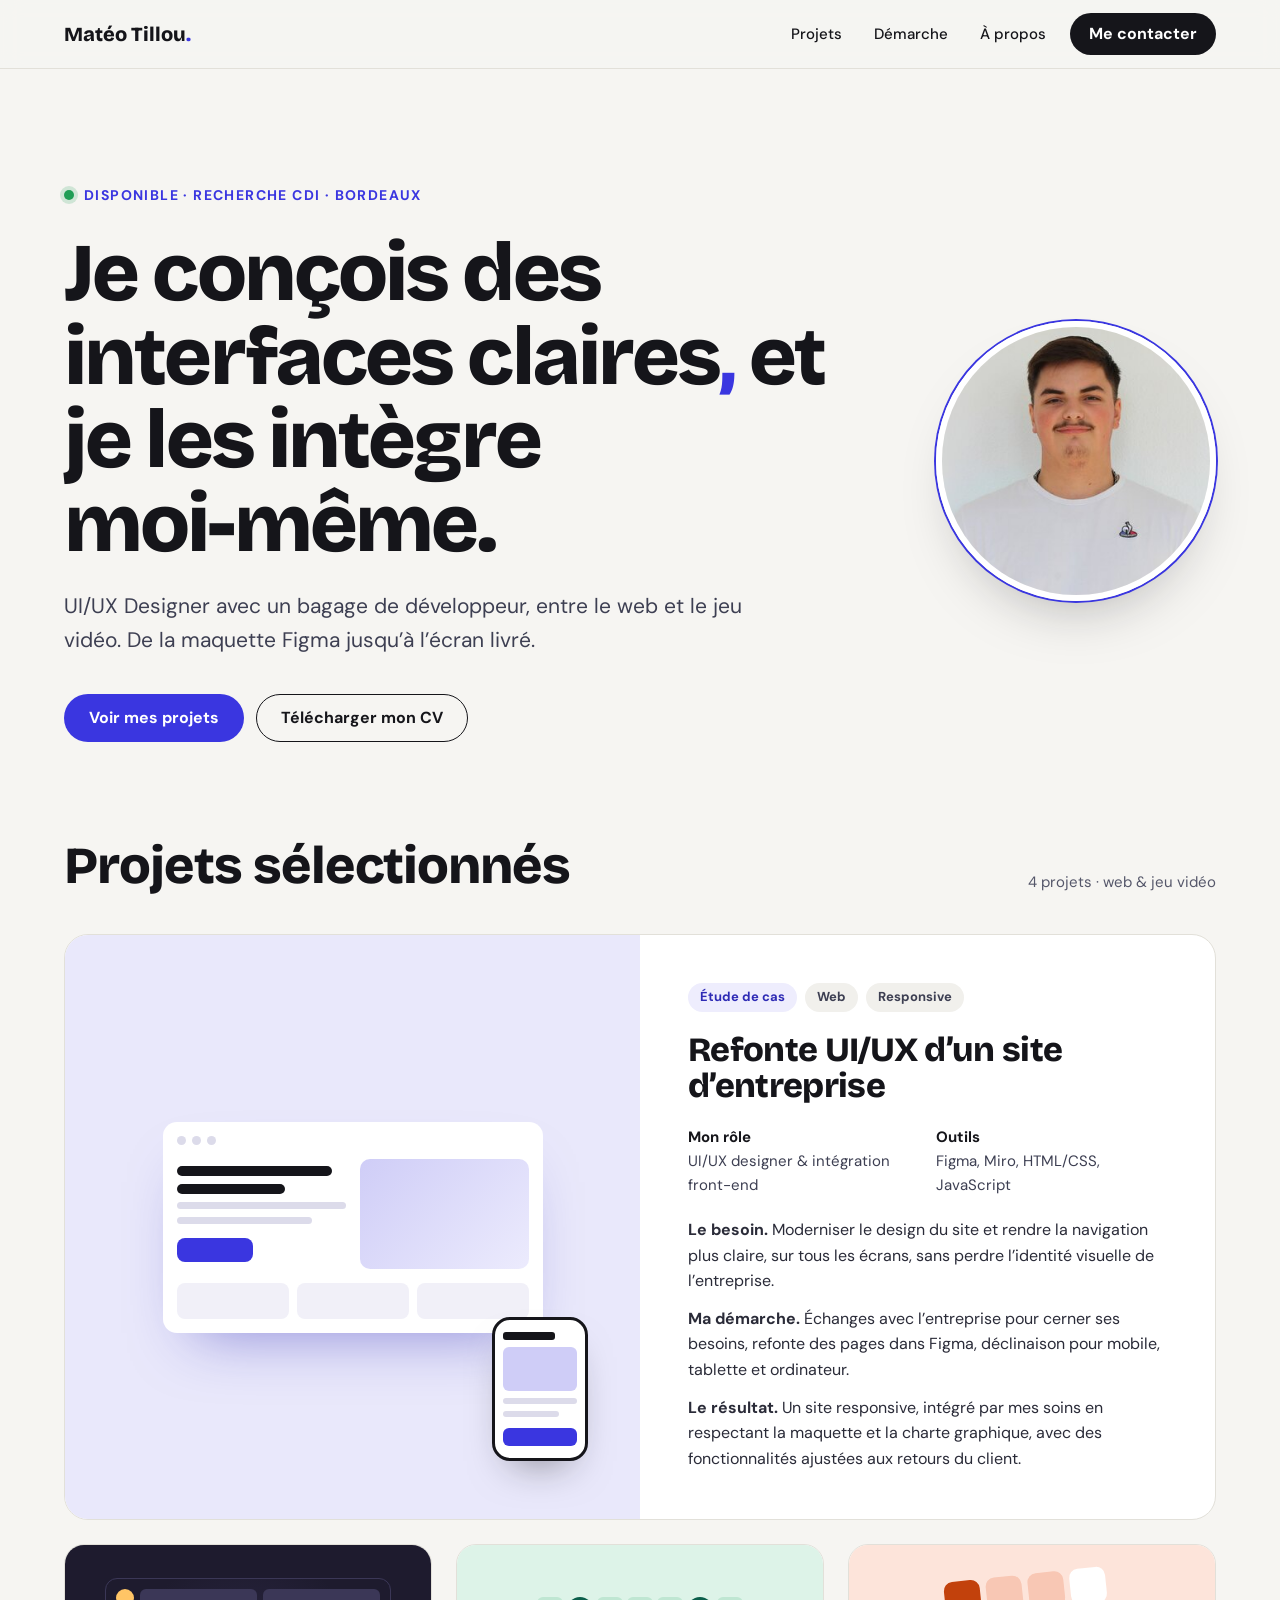
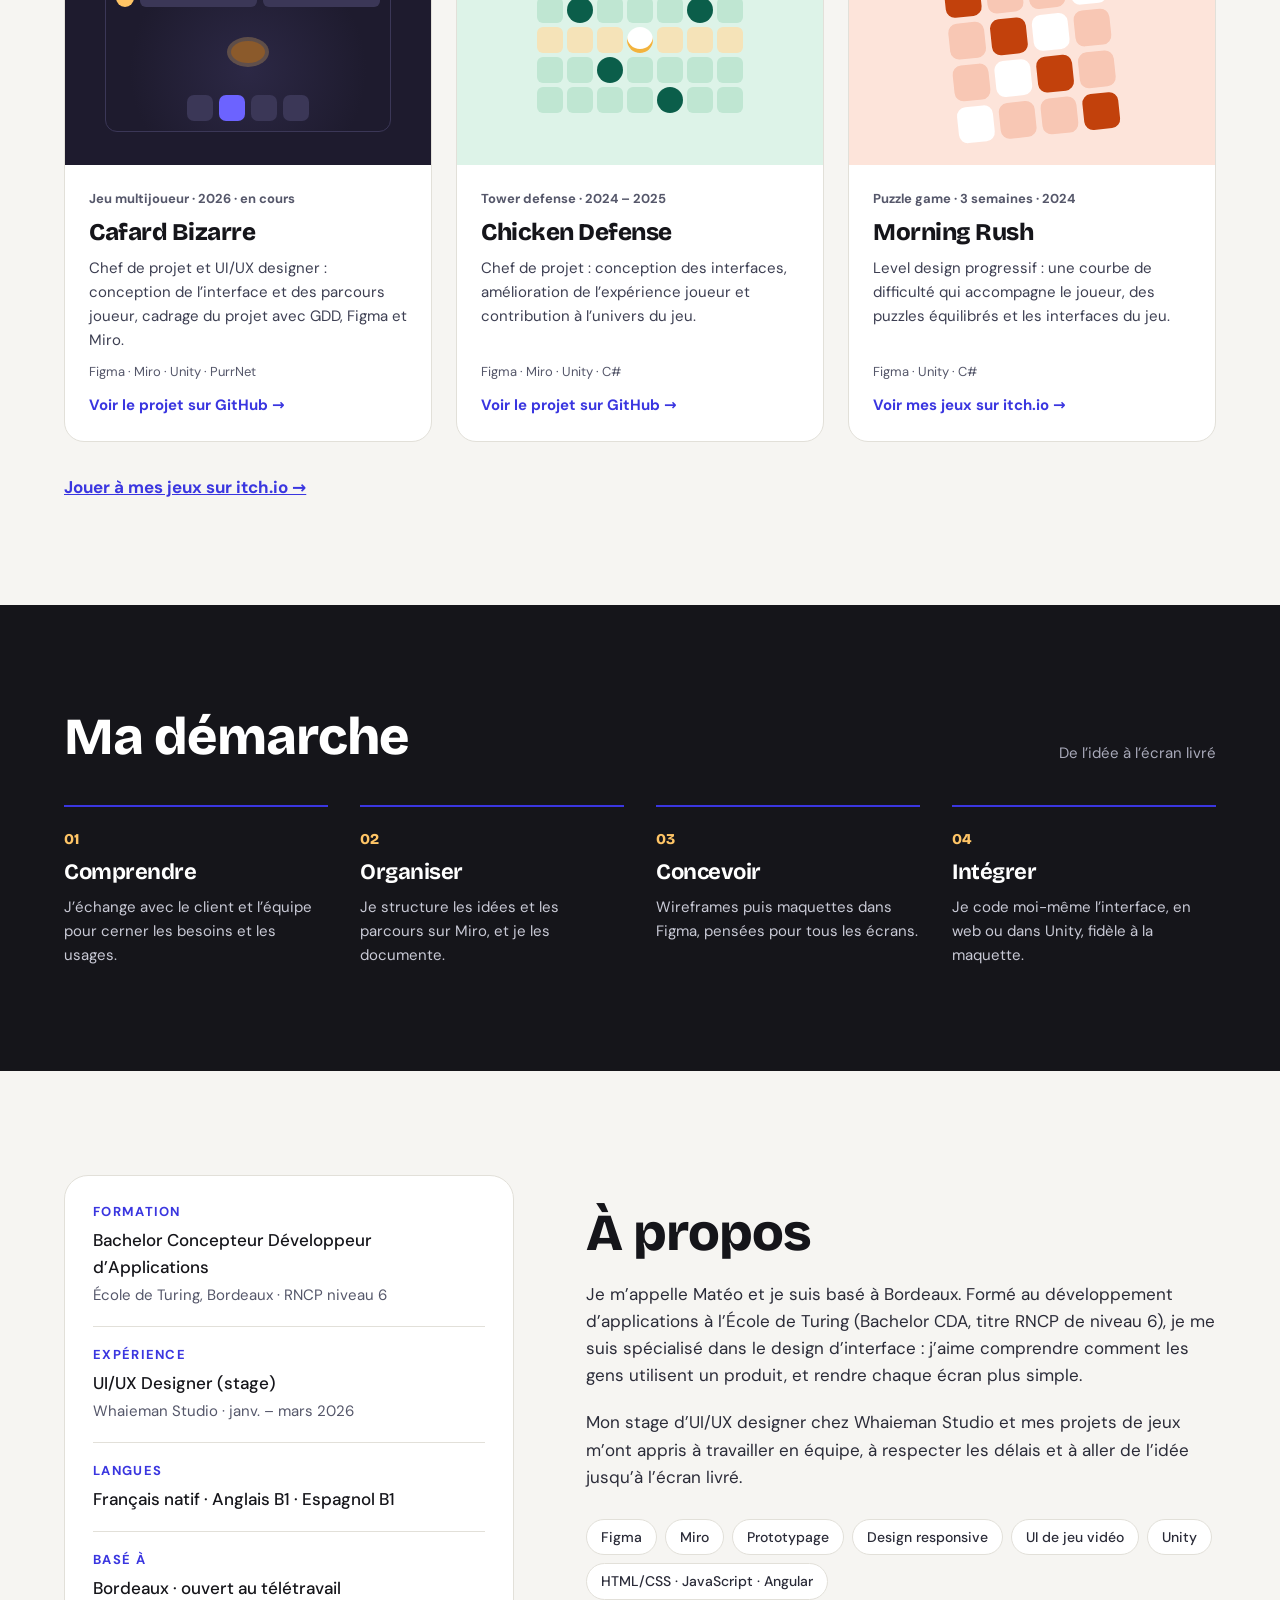
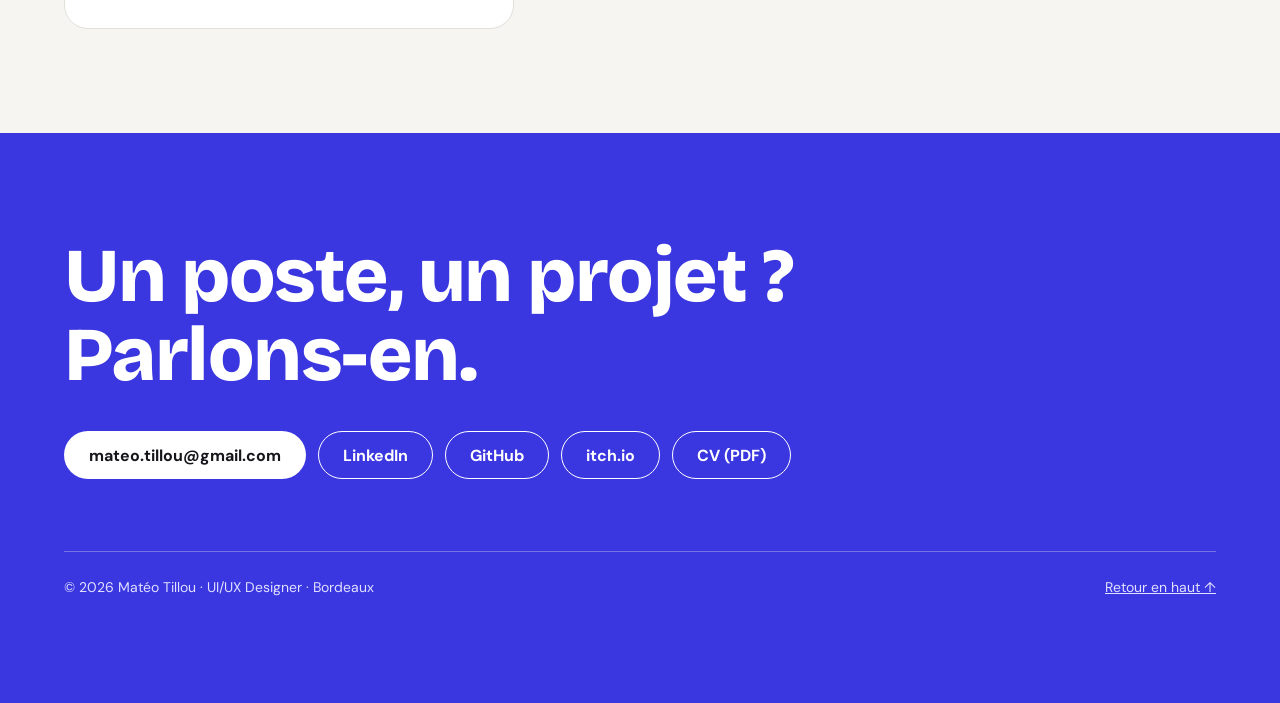
==== index.html @ 242381da "Mise en ligne du portfolio UI/UX Site statique une page : accroche, projets (étude de cas refonte we" ====
<!doctype html>
<html lang="fr">
<head>
  <meta charset="utf-8">
  <meta name="viewport" content="width=device-width, initial-scale=1">
  <title>Matéo Tillou — UI/UX Designer · Bordeaux</title>
  <meta name="description" content="Portfolio de Matéo Tillou, UI/UX Designer à Bordeaux. Je conçois des interfaces claires dans Figma, et je les intègre moi-même, sur le web comme dans Unity.">
  <meta name="author" content="Matéo Tillou">
  <meta name="theme-color" content="#3A36E0">
  <link rel="canonical" href="https://mateo809.github.io/Mateo-Tillou-Portfolio/">

  <meta property="og:type" content="website">
  <meta property="og:locale" content="fr_FR">
  <meta property="og:url" content="https://mateo809.github.io/Mateo-Tillou-Portfolio/">
  <meta property="og:title" content="Matéo Tillou — UI/UX Designer">
  <meta property="og:description" content="Je conçois des interfaces claires, et je les intègre moi-même. Web &amp; jeu vidéo, Bordeaux.">
  <meta property="og:image" content="https://mateo809.github.io/Mateo-Tillou-Portfolio/assets/img/og.png">
  <meta property="og:image:width" content="1200">
  <meta property="og:image:height" content="630">
  <meta name="twitter:card" content="summary_large_image">

  <link rel="icon" href="assets/img/favicon.svg" type="image/svg+xml">
  <link rel="preload" href="assets/fonts/bricolage-grotesque-latin-800-normal.woff2" as="font" type="font/woff2" crossorigin>
  <link rel="preload" href="assets/fonts/dm-sans-latin-400-normal.woff2" as="font" type="font/woff2" crossorigin>
  <link rel="stylesheet" href="assets/css/style.css">

  <script type="application/ld+json">
  {
    "@context": "https://schema.org",
    "@type": "Person",
    "name": "Matéo Tillou",
    "jobTitle": "UI/UX Designer",
    "address": { "@type": "PostalAddress", "addressLocality": "Bordeaux", "addressCountry": "FR" },
    "email": "mailto:mateo.tillou@gmail.com",
    "url": "https://mateo809.github.io/Mateo-Tillou-Portfolio/",
    "sameAs": [
      "https://www.linkedin.com/in/mateo-tillou-3b61292b8/",
      "https://mateo999875.itch.io/",
      "https://github.com/mateo809"
    ]
  }
  </script>
</head>
<body>
  <a class="skip" href="#main">Aller au contenu</a>

  <header class="nav">
    <div class="wrap nav__inner">
      <a class="logo" href="#top" aria-label="Matéo Tillou, retour en haut">Matéo Tillou<span>.</span></a>
      <nav class="nav__links" aria-label="Navigation principale">
        <a href="#projets">Projets</a>
        <a href="#demarche">Démarche</a>
        <a href="#a-propos">À propos</a>
        <a class="btn" href="#contact">Me contacter</a>
      </nav>
    </div>
  </header>

  <main id="main">
    <!-- Hero -->
    <section class="hero" id="top">
      <div class="wrap hero__inner">
        <div>
          <p class="status">Disponible · Recherche CDI · Bordeaux</p>
          <h1>Je conçois des interfaces claires<span class="dot">,</span> et je les intègre <span class="nowrap">moi-même</span>.</h1>
          <p class="hero__lead">UI/UX Designer avec un bagage de développeur, entre le web et le jeu vidéo. De la maquette Figma jusqu’à l’écran livré.</p>
          <div class="hero__cta">
            <a class="btn btn--primary" href="#projets">Voir mes projets</a>
            <a class="btn btn--ghost" href="assets/cv/CV-Mateo-Tillou-UIUX-Designer.pdf" download>Télécharger mon CV</a>
          </div>
        </div>
        <img class="hero__photo" src="assets/img/mateo.jpg" alt="Portrait de Matéo Tillou" width="324" height="324">
      </div>
    </section>

    <!-- Projects -->
    <section class="section" id="projets" aria-labelledby="projets-title" style="padding-top: 0">
      <div class="wrap">
        <div class="section__head">
          <h2 id="projets-title">Projets sélectionnés</h2>
          <p>4 projets · web &amp; jeu vidéo</p>
        </div>

        <article class="case">
          <div class="art art--web" aria-hidden="true">
            <div class="browser">
              <div class="browser__bar"><i></i><i></i><i></i></div>
              <div class="browser__hero">
                <div class="lines"><i style="width: 92%"></i><i style="width: 64%"></i><i class="s" style="width: 100%"></i><i class="s" style="width: 80%"></i><i class="btn-i"></i></div>
                <div class="imgph"></div>
              </div>
              <div class="browser__cards"><i></i><i></i><i></i></div>
            </div>
            <div class="phone"><i class="t"></i><i class="img"></i><i></i><i style="width: 75%"></i><i class="b"></i></div>
          </div>
          <div class="case__body">
            <ul class="tags"><li class="is-accent">Étude de cas</li><li>Web</li><li>Responsive</li></ul>
            <h3>Refonte UI/UX d’un site d’entreprise</h3>
            <dl class="case__meta">
              <div><dt>Mon rôle</dt><dd>UI/UX designer &amp; intégration front-end</dd></div>
              <div><dt>Outils</dt><dd>Figma, Miro, HTML/CSS, JavaScript</dd></div>
            </dl>
            <div class="case__steps">
              <p><strong>Le besoin.</strong> Moderniser le design du site et rendre la navigation plus claire, sur tous les écrans, sans perdre l’identité visuelle de l’entreprise.</p>
              <p><strong>Ma démarche.</strong> Échanges avec l’entreprise pour cerner ses besoins, refonte des pages dans Figma, déclinaison pour mobile, tablette et ordinateur.</p>
              <p><strong>Le résultat.</strong> Un site responsive, intégré par mes soins en respectant la maquette et la charte graphique, avec des fonctionnalités ajustées aux retours du client.</p>
            </div>
          </div>
        </article>

        <div class="grid">
          <article class="card">
            <div class="art art--game art--cafard" aria-hidden="true">
              <div class="hud"><div class="hud__top"><i></i><i></i><i></i></div><div class="hud__bug"></div><div class="hud__bar"><i></i><i></i><i></i><i></i></div></div>
            </div>
            <div class="card__body">
              <span class="card__kicker">Jeu multijoueur · 2026 · en cours</span>
              <h3>Cafard Bizarre</h3>
              <p>Chef de projet et UI/UX designer : conception de l’interface et des parcours joueur, cadrage du projet avec GDD, Figma et Miro.</p>
              <span class="card__tools">Figma · Miro · Unity · PurrNet</span>
              <a class="card__link" href="https://github.com/mateo809/CafardBizarre">Voir le projet sur GitHub →</a>
            </div>
          </article>

          <article class="card">
            <div class="art art--game art--chicken" aria-hidden="true">
              <div class="td">
                <i></i><i class="t"></i><i></i><i></i><i></i><i class="t"></i><i></i>
                <i class="p"></i><i class="p"></i><i class="p"></i><i class="c"></i><i class="p"></i><i class="p"></i><i class="p"></i>
                <i></i><i></i><i class="t"></i><i></i><i></i><i></i><i></i>
                <i></i><i></i><i></i><i></i><i class="t"></i><i></i><i></i>
              </div>
            </div>
            <div class="card__body">
              <span class="card__kicker">Tower defense · 2024 – 2025</span>
              <h3>Chicken Defense</h3>
              <p>Chef de projet : conception des interfaces, amélioration de l’expérience joueur et contribution à l’univers du jeu.</p>
              <span class="card__tools">Figma · Miro · Unity · C#</span>
              <a class="card__link" href="https://github.com/mateo809/Chicken-Defense">Voir le projet sur GitHub →</a>
            </div>
          </article>

          <article class="card">
            <div class="art art--game art--rush" aria-hidden="true">
              <div class="pz"><i class="a"></i><i></i><i></i><i class="b"></i><i></i><i class="a"></i><i class="b"></i><i></i><i></i><i class="b"></i><i class="a"></i><i></i><i class="b"></i><i></i><i></i><i class="a"></i></div>
            </div>
            <div class="card__body">
              <span class="card__kicker">Puzzle game · 3 semaines · 2024</span>
              <h3>Morning Rush</h3>
              <p>Level design progressif : une courbe de difficulté qui accompagne le joueur, des puzzles équilibrés et les interfaces du jeu.</p>
              <span class="card__tools">Figma · Unity · C#</span>
              <a class="card__link" href="https://mateo999875.itch.io/">Voir mes jeux sur itch.io →</a>
            </div>
          </article>
        </div>

        <a class="more" href="https://mateo999875.itch.io/">Jouer à mes jeux sur itch.io →</a>
      </div>
    </section>

    <!-- Process -->
    <section class="section process" id="demarche" aria-labelledby="demarche-title">
      <div class="wrap">
        <div class="section__head">
          <h2 id="demarche-title">Ma démarche</h2>
          <p>De l’idée à l’écran livré</p>
        </div>
        <ol class="steps">
          <li><h3>Comprendre</h3><p>J’échange avec le client et l’équipe pour cerner les besoins et les usages.</p></li>
          <li><h3>Organiser</h3><p>Je structure les idées et les parcours sur Miro, et je les documente.</p></li>
          <li><h3>Concevoir</h3><p>Wireframes puis maquettes dans Figma, pensées pour tous les écrans.</p></li>
          <li><h3>Intégrer</h3><p>Je code moi-même l’interface, en web ou dans Unity, fidèle à la maquette.</p></li>
        </ol>
      </div>
    </section>

    <!-- About -->
    <section class="section" id="a-propos" aria-labelledby="apropos-title">
      <div class="wrap about">
        <dl class="facts">
          <div><dt>Formation</dt><dd>Bachelor Concepteur Développeur d’Applications<br><span>École de Turing, Bordeaux · RNCP niveau 6</span></dd></div>
          <div><dt>Expérience</dt><dd>UI/UX Designer (stage)<br><span>Whaieman Studio · janv. – mars 2026</span></dd></div>
          <div><dt>Langues</dt><dd>Français natif · Anglais B1 · Espagnol B1</dd></div>
          <div><dt>Basé à</dt><dd>Bordeaux · ouvert au télétravail</dd></div>
        </dl>
        <div class="about__text">
          <h2 id="apropos-title">À propos</h2>
          <p>Je m’appelle Matéo et je suis basé à Bordeaux. Formé au développement d’applications à l’École de Turing (Bachelor CDA, titre RNCP de niveau 6), je me suis spécialisé dans le design d’interface : j’aime comprendre comment les gens utilisent un produit, et rendre chaque écran plus simple.</p>
          <p>Mon stage d’UI/UX designer chez Whaieman Studio et mes projets de jeux m’ont appris à travailler en équipe, à respecter les délais et à aller de l’idée jusqu’à l’écran livré.</p>
          <ul class="chips" aria-label="Outils et compétences">
            <li>Figma</li><li>Miro</li><li>Prototypage</li><li>Design responsive</li><li>UI de jeu vidéo</li><li>Unity</li><li>HTML/CSS · JavaScript · Angular</li>
          </ul>
        </div>
      </div>
    </section>
  </main>

  <!-- Contact -->
  <footer class="section contact" id="contact" aria-labelledby="contact-title">
    <div class="wrap">
      <h2 id="contact-title">Un poste, un projet ?<br>Parlons-en.</h2>
      <div class="contact__cta">
        <a class="btn btn--light" href="mailto:mateo.tillou@gmail.com">mateo.tillou@gmail.com</a>
        <a class="btn btn--outline-light" href="https://www.linkedin.com/in/mateo-tillou-3b61292b8/">LinkedIn</a>
        <a class="btn btn--outline-light" href="https://github.com/mateo809">GitHub</a>
        <a class="btn btn--outline-light" href="https://mateo999875.itch.io/">itch.io</a>
        <a class="btn btn--outline-light" href="assets/cv/CV-Mateo-Tillou-UIUX-Designer.pdf" download>CV (PDF)</a>
      </div>
      <div class="footer">
        <span>© 2026 Matéo Tillou · UI/UX Designer · Bordeaux</span>
        <a href="#top">Retour en haut ↑</a>
      </div>
    </div>
  </footer>
</body>
</html>
---- assets/css/style.css ----
/* ---------- Fonts (self-hosted, SIL OFL 1.1) ---------- */
@font-face { font-family: "Bricolage Grotesque"; font-weight: 500; font-display: swap; src: url("../fonts/bricolage-grotesque-latin-500-normal.woff2") format("woff2"); }
@font-face { font-family: "Bricolage Grotesque"; font-weight: 700; font-display: swap; src: url("../fonts/bricolage-grotesque-latin-700-normal.woff2") format("woff2"); }
@font-face { font-family: "Bricolage Grotesque"; font-weight: 800; font-display: swap; src: url("../fonts/bricolage-grotesque-latin-800-normal.woff2") format("woff2"); }
@font-face { font-family: "DM Sans"; font-weight: 400; font-display: swap; src: url("../fonts/dm-sans-latin-400-normal.woff2") format("woff2"); }
@font-face { font-family: "DM Sans"; font-weight: 500; font-display: swap; src: url("../fonts/dm-sans-latin-500-normal.woff2") format("woff2"); }
@font-face { font-family: "DM Sans"; font-weight: 700; font-display: swap; src: url("../fonts/dm-sans-latin-700-normal.woff2") format("woff2"); }

/* ---------- Tokens ---------- */
:root {
  --bg: #F6F5F2;
  --surface: #FFFFFF;
  --ink: #15151A;
  --ink-2: #2A2B38;
  --muted: #55576A;
  --line: #E2E0D9;
  --accent: #3A36E0;
  --accent-soft: #EEEDFD;
  --accent-ink: #2E2BB5;
  --highlight: #FFC566;
  --ok: #1F9D55;

  --display: "Bricolage Grotesque", ui-sans-serif, system-ui, sans-serif;
  --body: "DM Sans", ui-sans-serif, system-ui, sans-serif;

  --wrap: 1200px;
  --gutter: clamp(16px, 4vw, 24px);
  --radius: 24px;
}

/* ---------- Base ---------- */
*, *::before, *::after { box-sizing: border-box; }
html { scroll-behavior: smooth; scroll-padding-top: 80px; -webkit-text-size-adjust: 100%; }
body {
  margin: 0;
  background: var(--bg);
  color: var(--ink);
  font-family: var(--body);
  font-size: 17px;
  line-height: 1.6;
  -webkit-font-smoothing: antialiased;
}
img { display: block; max-width: 100%; height: auto; }
a { color: inherit; }
h1, h2, h3 { font-family: var(--display); letter-spacing: -0.02em; line-height: 1.08; margin: 0; }
p { margin: 0; }
:focus-visible { outline: 3px solid var(--accent); outline-offset: 3px; border-radius: 6px; }

.wrap { max-width: var(--wrap); margin: 0 auto; padding-inline: var(--gutter); }
.nowrap { white-space: nowrap; }
.skip { position: absolute; left: -9999px; top: 8px; z-index: 100; padding: 10px 16px; background: var(--ink); color: #fff; border-radius: 8px; }
.skip:focus { left: 8px; }

/* ---------- Buttons ---------- */
.btn {
  display: inline-flex; align-items: center; gap: 8px;
  min-height: 48px; padding: 0 24px;
  border-radius: 999px; border: 1.5px solid transparent;
  font-weight: 700; font-size: 16px; text-decoration: none;
  transition: transform .15s ease, background-color .15s ease, color .15s ease;
}
.btn:hover { transform: translateY(-2px); }
.btn--primary { background: var(--accent); color: #fff; }
.btn--primary:hover { background: #2B27C4; }
.btn--ghost { border-color: var(--ink); }
.btn--ghost:hover { background: var(--ink); color: #fff; }
.btn--light { background: #fff; color: var(--ink); }
.btn--outline-light { border-color: #fff; color: #fff; }
.btn--outline-light:hover { background: #fff; color: var(--ink); }

/* ---------- Nav ---------- */
.nav {
  position: sticky; top: 0; z-index: 50;
  background: rgba(246, 245, 242, .9);
  backdrop-filter: saturate(1.4) blur(10px);
  -webkit-backdrop-filter: saturate(1.4) blur(10px);
  border-bottom: 1px solid var(--line);
}
.nav__inner { display: flex; align-items: center; justify-content: space-between; gap: 16px; min-height: 68px; }
.logo { font-family: var(--display); font-weight: 800; font-size: 20px; text-decoration: none; }
.logo span, .dot { color: var(--accent); }
.nav__links { display: flex; align-items: center; gap: 4px; font-size: 15px; font-weight: 500; }
.nav__links a { padding: 10px 14px; text-decoration: none; border-radius: 999px; }
.nav__links a:hover { background: #ECEAE4; }
.nav__links .btn { min-height: 42px; padding: 0 18px; margin-left: 6px; background: var(--ink); color: #fff; }
.nav__links .btn:hover { background: var(--accent); }
@media (max-width: 720px) { .nav__links a:not(.btn) { display: none; } }

/* ---------- Hero ---------- */
.hero { padding-block: clamp(64px, 10vw, 112px) clamp(56px, 8vw, 96px); }
.hero__inner { display: grid; grid-template-columns: minmax(0, 1fr) auto; gap: 48px; align-items: center; }
.status { display: inline-flex; align-items: center; gap: 10px; font-size: 14px; font-weight: 700; letter-spacing: .1em; text-transform: uppercase; color: var(--accent); }
.status::before { content: ""; width: 10px; height: 10px; border-radius: 50%; background: var(--ok); box-shadow: 0 0 0 4px rgba(31, 157, 85, .18); }
.hero h1 { margin-top: 24px; font-weight: 800; font-size: clamp(40px, 6.4vw, 84px); line-height: 1.02; letter-spacing: -0.035em; max-width: 15ch; }
.hero__lead { margin-top: 24px; max-width: 34em; font-size: clamp(18px, 2vw, 21px); color: #3D3F52; }
.hero__cta { margin-top: 36px; display: flex; flex-wrap: wrap; gap: 12px; }
.hero__photo { width: clamp(180px, 22vw, 280px); aspect-ratio: 1; border-radius: 50%; object-fit: cover; object-position: center 25%; border: 6px solid #fff; box-shadow: 0 0 0 2px var(--accent), 0 30px 60px -30px rgba(21, 21, 26, .35); }
@media (max-width: 860px) {
  .hero__inner { grid-template-columns: 1fr; }
  .hero__photo { order: -1; width: 132px; border-width: 4px; }
}

/* ---------- Section heads ---------- */
.section { padding-block: clamp(64px, 9vw, 104px); }
.section__head { display: flex; justify-content: space-between; align-items: flex-end; gap: 16px; flex-wrap: wrap; margin-bottom: 40px; }
.section__head h2 { font-weight: 800; font-size: clamp(32px, 4.4vw, 52px); }
.section__head p { color: var(--muted); font-size: 15px; }

/* ---------- Tags ---------- */
.tags { display: flex; flex-wrap: wrap; gap: 8px; padding: 0; margin: 0; list-style: none; font-size: 13px; font-weight: 700; }
.tags li { padding: 4px 12px; border-radius: 999px; background: #F1F0EC; color: #3D3F52; }
.tags li.is-accent { background: var(--accent-soft); color: var(--accent-ink); }

/* ---------- Case study (featured) ---------- */
.case {
  display: grid; grid-template-columns: repeat(2, minmax(0, 1fr));
  background: var(--surface); border: 1px solid var(--line); border-radius: var(--radius); overflow: hidden;
}
.case__body { padding: clamp(28px, 4vw, 48px); display: flex; flex-direction: column; gap: 20px; }
.case__body h3 { font-weight: 800; font-size: clamp(26px, 3vw, 34px); }
.case__meta { display: grid; grid-template-columns: repeat(2, minmax(0, 1fr)); gap: 16px; font-size: 15px; margin: 0; }
.case__meta dt { font-weight: 700; }
.case__meta dd { margin: 0; color: #3D3F52; }
.case__steps { display: flex; flex-direction: column; gap: 12px; color: var(--ink-2); font-size: 16px; }
@media (max-width: 900px) { .case { grid-template-columns: 1fr; } }

/* ---------- Project cards ---------- */
.grid { margin-top: 24px; display: grid; grid-template-columns: repeat(3, minmax(0, 1fr)); gap: 24px; }
@media (max-width: 1000px) { .grid { grid-template-columns: repeat(2, minmax(0, 1fr)); } }
@media (max-width: 640px) { .grid { grid-template-columns: 1fr; } }
.card {
  display: flex; flex-direction: column;
  background: var(--surface); border: 1px solid var(--line); border-radius: 20px; overflow: hidden;
  transition: transform .2s ease, box-shadow .2s ease;
}
.card:hover { transform: translateY(-4px); box-shadow: 0 24px 48px -28px rgba(21, 21, 26, .35); }
.card__body { padding: 24px; display: flex; flex-direction: column; gap: 10px; flex-grow: 1; }
.card__kicker { font-size: 13px; font-weight: 700; color: var(--muted); }
.card h3 { font-weight: 800; font-size: 24px; }
.card p { font-size: 15px; color: #3D3F52; flex-grow: 1; }
.card__tools { font-size: 13px; color: var(--muted); }
.card__link { font-weight: 700; color: var(--accent); text-decoration: none; font-size: 15px; }
.card__link:hover { text-decoration: underline; }
.more { display: inline-block; margin-top: 32px; font-weight: 700; color: var(--accent); }

/* ---------- Illustrations (pure CSS, decorative) ---------- */
.art { position: relative; overflow: hidden; }
.art--web { min-height: 380px; background: #E9E8FB; display: flex; align-items: center; justify-content: center; padding: 40px; }
.art--web .browser { width: min(100%, 380px); background: #fff; border-radius: 14px; box-shadow: 0 30px 60px -30px rgba(46, 43, 181, .5); padding: 14px; display: flex; flex-direction: column; gap: 14px; }
.browser__bar { display: flex; gap: 6px; }
.browser__bar i { width: 9px; height: 9px; border-radius: 50%; background: #DCDBEA; }
.browser__hero { display: grid; grid-template-columns: repeat(2, minmax(0, 1fr)); gap: 14px; }
.lines { display: flex; flex-direction: column; gap: 8px; justify-content: center; }
.lines i { display: block; height: 10px; border-radius: 6px; background: var(--ink); }
.lines i.s { height: 7px; background: #DCDBEA; }
.lines i.btn-i { width: 76px; height: 24px; border-radius: 8px; background: var(--accent); margin-top: 6px; }
.imgph { border-radius: 10px; background: linear-gradient(135deg, #CFCDF7, #ECEBFD); min-height: 110px; }
.browser__cards { display: grid; grid-template-columns: repeat(3, minmax(0, 1fr)); gap: 8px; }
.browser__cards i { height: 36px; border-radius: 8px; background: #F1F0F8; }
.art--web .phone { position: absolute; right: 9%; bottom: 10%; width: 96px; background: #fff; border-radius: 18px; border: 3px solid var(--ink); padding: 12px 8px; display: flex; flex-direction: column; gap: 7px; box-shadow: 0 20px 40px -20px rgba(21, 21, 26, .5); }
.phone i { display: block; height: 6px; border-radius: 3px; background: #DCDBEA; }
.phone i.t { height: 8px; width: 70%; background: var(--ink); }
.phone i.img { height: 44px; border-radius: 6px; background: #CFCDF7; }
.phone i.b { height: 18px; border-radius: 6px; background: var(--accent); margin-top: 4px; }
@media (max-width: 520px) { .art--web .phone { display: none; } .art--web { min-height: 280px; } }

.art--game { height: 220px; display: grid; place-items: center; }
.art--cafard { background: #1E1B2E; }
.hud { width: 78%; height: 70%; position: relative; border-radius: 12px; border: 1.5px solid #3B3757; background: radial-gradient(circle at 50% 60%, #2C2845 0, #1E1B2E 70%); }
.hud__top { position: absolute; top: 10px; left: 10px; right: 10px; display: flex; gap: 6px; }
.hud__top i { height: 18px; flex: 1; border-radius: 6px; background: #3B3757; }
.hud__top i:first-child { flex: 0 0 18px; border-radius: 50%; background: var(--highlight); }
.hud__bar { position: absolute; bottom: 10px; left: 50%; transform: translateX(-50%); display: flex; gap: 6px; }
.hud__bar i { width: 26px; height: 26px; border-radius: 7px; background: #3B3757; }
.hud__bar i:nth-child(2) { background: #6C63FF; }
.hud__bug { position: absolute; left: 50%; top: 48%; width: 34px; height: 22px; transform: translate(-50%, -50%); border-radius: 50%; background: #8B5A2B; box-shadow: 0 0 0 4px rgba(255, 197, 102, .25); }

.art--chicken { background: #DDF3E8; }
.td { display: grid; grid-template-columns: repeat(7, 26px); grid-auto-rows: 26px; gap: 4px; }
.td i { border-radius: 6px; background: #BFE6D2; }
.td i.p { background: #F5E3B8; }
.td i.t { background: #0B5E4A; border-radius: 50%; }
.td i.c { background: #fff; border-radius: 50%; box-shadow: inset 0 -4px 0 #F2B33D; }

.art--rush { background: #FDE4DA; }
.pz { display: grid; grid-template-columns: repeat(4, 36px); grid-auto-rows: 36px; gap: 6px; transform: rotate(-6deg); }
.pz i { border-radius: 9px; background: #F8C7B4; }
.pz i.a { background: #C2410C; }
.pz i.b { background: #fff; }

/* ---------- Process ---------- */
.process { background: var(--ink); color: #fff; }
.process .section__head p { color: #A9AABA; }
.steps { list-style: none; margin: 0; padding: 0; display: grid; grid-template-columns: repeat(4, minmax(0, 1fr)); gap: 32px; counter-reset: s; }
@media (max-width: 900px) { .steps { grid-template-columns: repeat(2, minmax(0, 1fr)); } }
@media (max-width: 520px) { .steps { grid-template-columns: 1fr; } }
.steps li { padding-top: 20px; border-top: 2px solid var(--accent); display: flex; flex-direction: column; gap: 10px; counter-increment: s; }
.steps li::before { content: "0" counter(s); font-family: var(--display); font-weight: 800; font-size: 15px; color: var(--highlight); }
.steps h3 { font-weight: 700; font-size: 22px; }
.steps p { font-size: 15px; color: #C9CAD6; }

/* ---------- About ---------- */
.about { display: grid; grid-template-columns: minmax(0, 5fr) minmax(0, 7fr); gap: clamp(32px, 6vw, 72px); align-items: center; }
.facts { margin: 0; display: flex; flex-direction: column; background: var(--surface); border: 1px solid var(--line); border-radius: var(--radius); padding: 8px 28px; }
.facts div { padding: 18px 0; border-bottom: 1px solid var(--line); }
.facts div:last-child { border-bottom: 0; }
.facts dt { font-size: 13px; font-weight: 700; letter-spacing: .1em; text-transform: uppercase; color: var(--accent); }
.facts dd { margin: 4px 0 0; font-weight: 500; }
.facts dd span { font-weight: 400; font-size: 15px; color: var(--muted); }
.about__text { display: flex; flex-direction: column; gap: 20px; color: var(--ink-2); }
.about__text h2 { color: var(--ink); font-weight: 800; font-size: clamp(32px, 4.4vw, 52px); }
.chips { list-style: none; margin: 8px 0 0; padding: 0; display: flex; flex-wrap: wrap; gap: 8px; font-size: 14px; font-weight: 500; }
.chips li { padding: 6px 14px; border-radius: 999px; background: #fff; border: 1px solid var(--line); }
@media (max-width: 800px) { .about { grid-template-columns: 1fr; } .about__text { order: -1; } }

/* ---------- Contact ---------- */
.contact { background: var(--accent); color: #fff; }
.contact h2 { font-weight: 800; font-size: clamp(36px, 6vw, 76px); line-height: 1.04; }
.contact__cta { margin-top: 36px; display: flex; flex-wrap: wrap; gap: 12px; }
.footer { margin-top: 72px; padding-top: 24px; border-top: 1px solid rgba(255, 255, 255, .3); display: flex; justify-content: space-between; flex-wrap: wrap; gap: 12px; font-size: 14px; color: #E2E1FF; }

/* ---------- Motion ---------- */
@media (prefers-reduced-motion: reduce) {
  html { scroll-behavior: auto; }
  *, *::before, *::after { transition: none !important; }
}
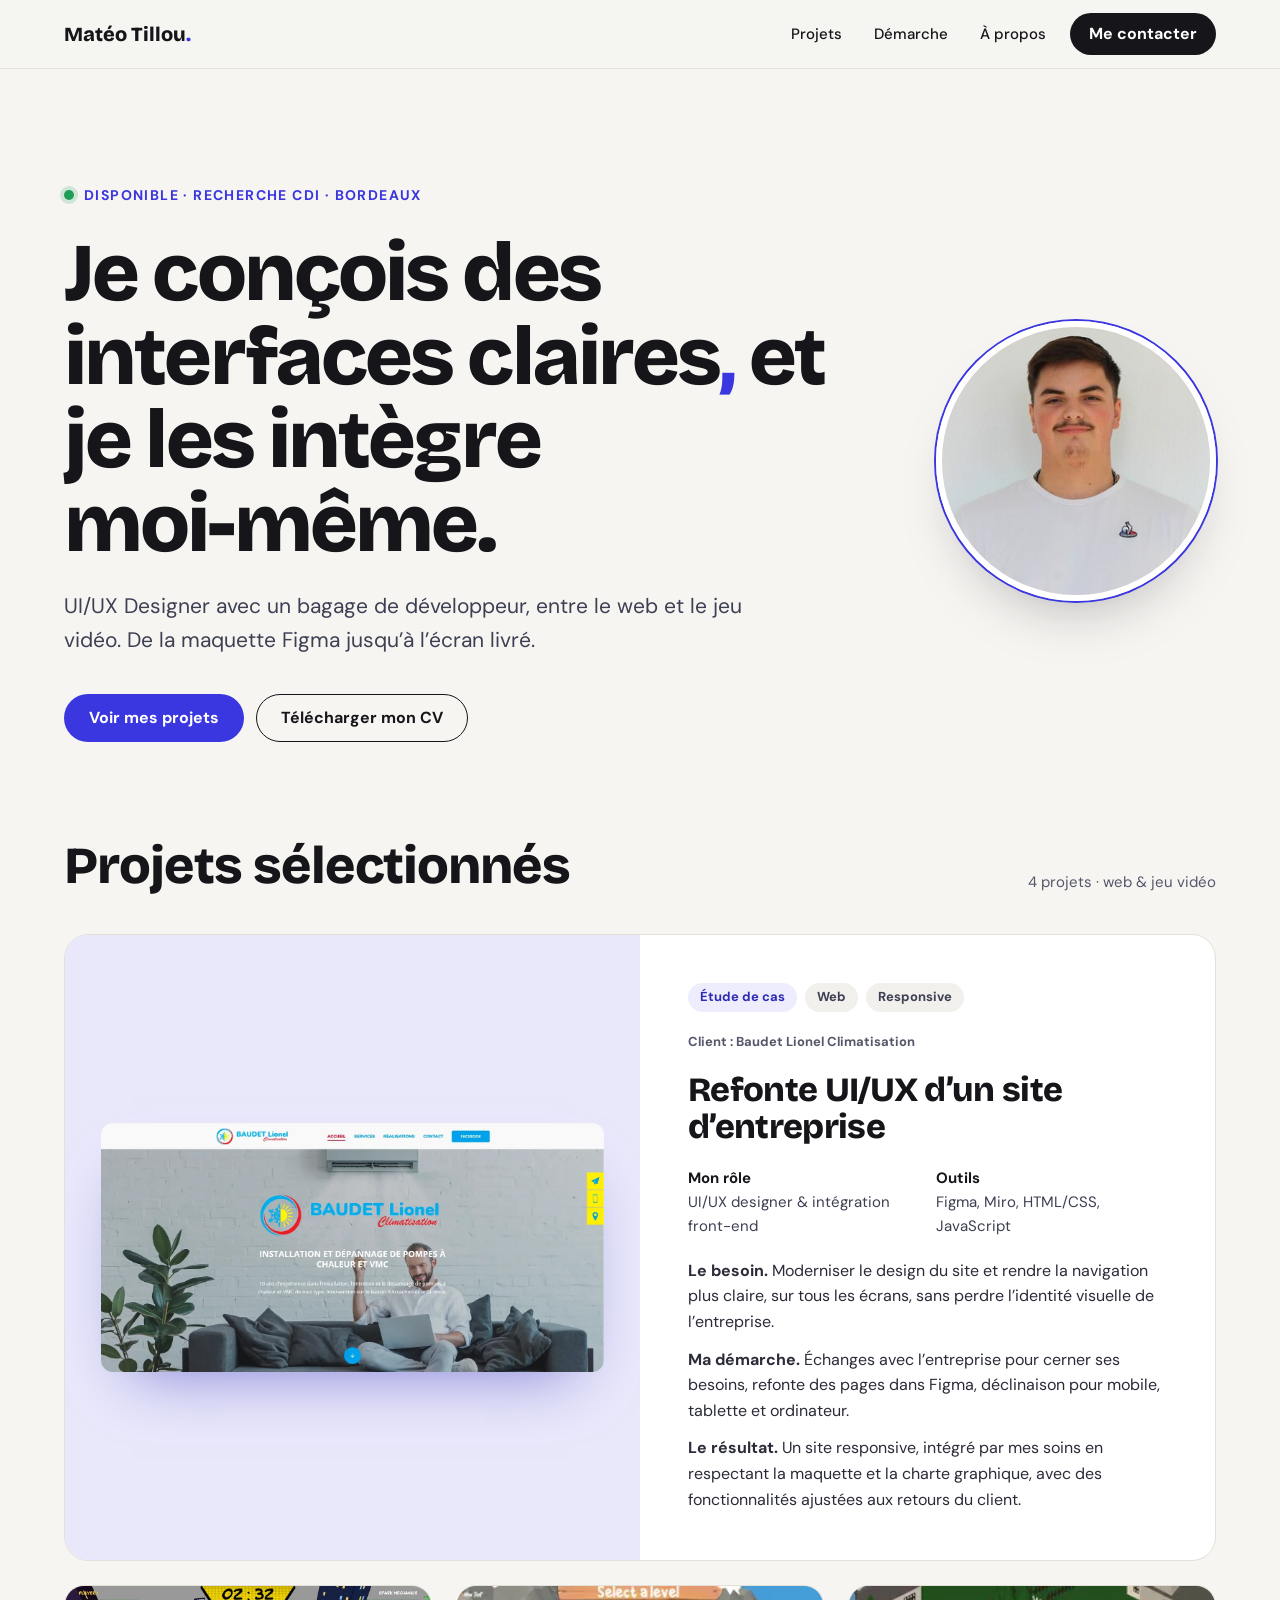
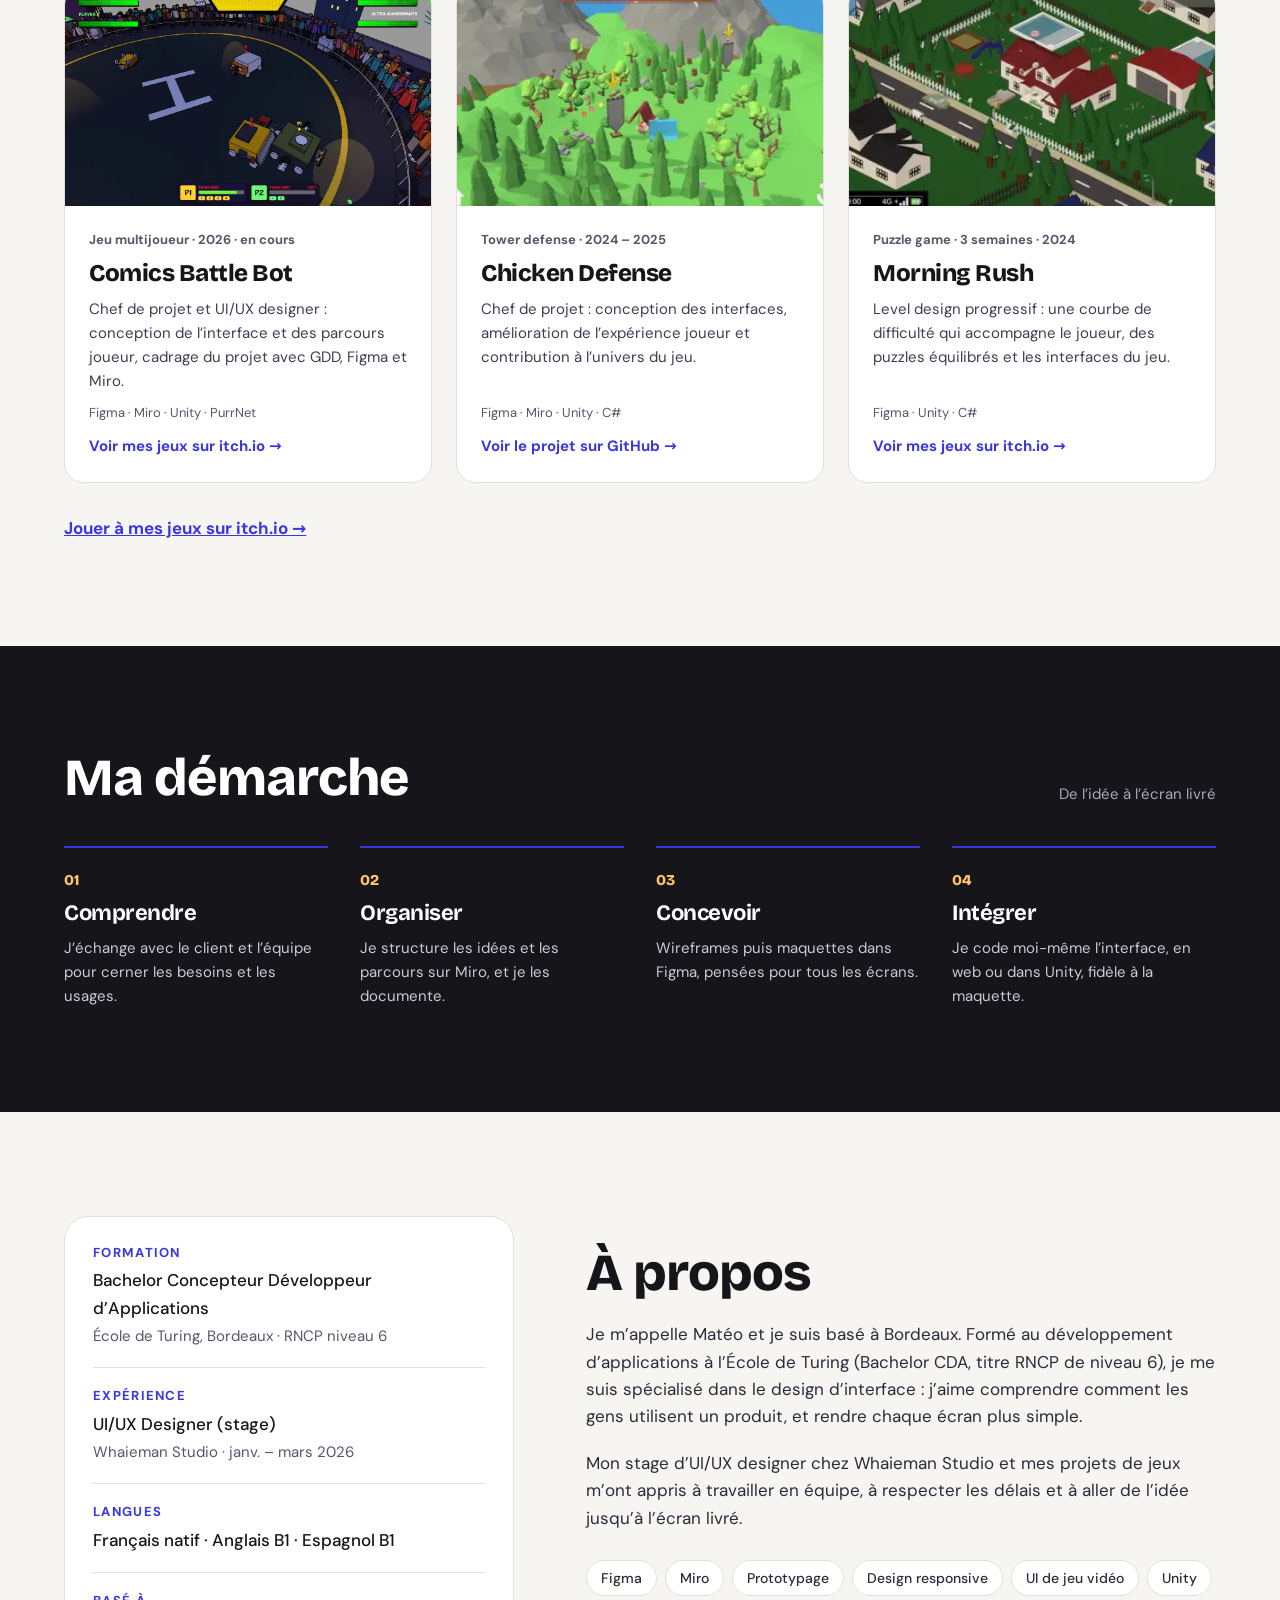
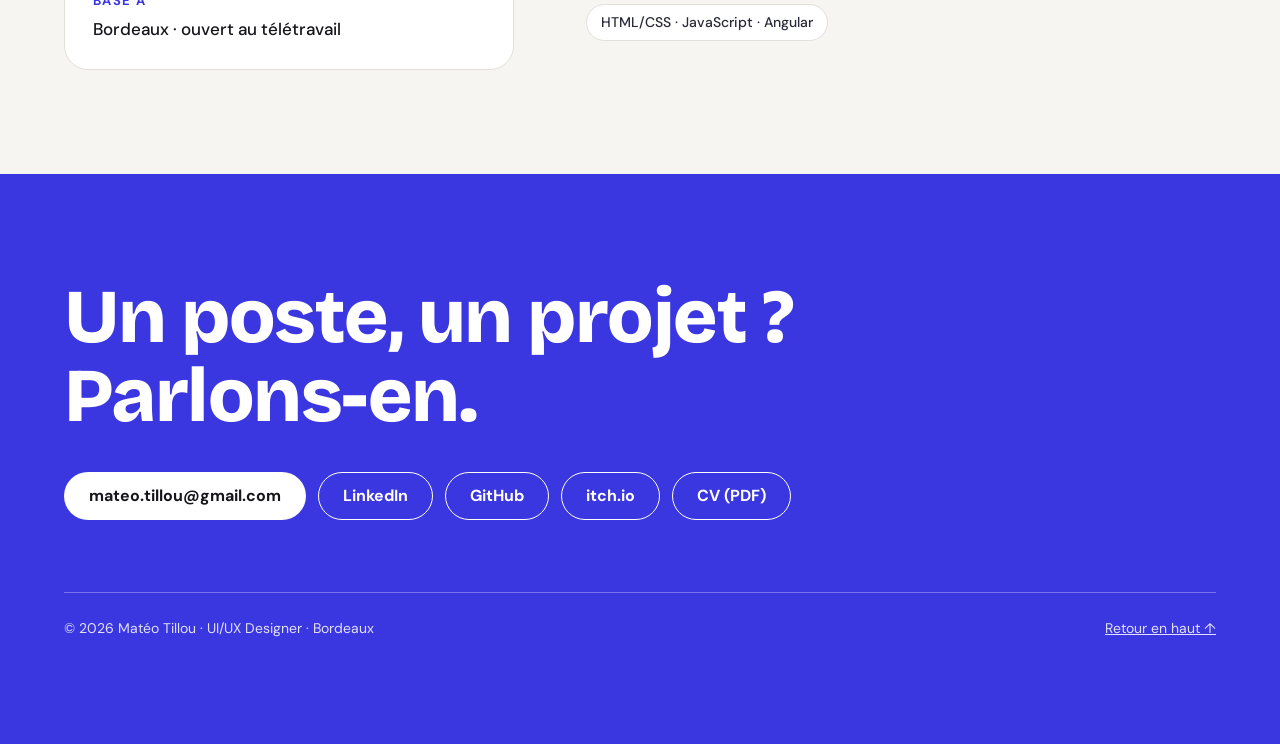
==== commit 87dd6a67: "Ajoute les captures des projets Remplace les illustrations CSS par les vraies captures : refonte du " ====
--- a/index.html
+++ b/index.html
@@ -82,19 +82,10 @@
         </div>
 
         <article class="case">
-          <div class="art art--web" aria-hidden="true">
-            <div class="browser">
-              <div class="browser__bar"><i></i><i></i><i></i></div>
-              <div class="browser__hero">
-                <div class="lines"><i style="width: 92%"></i><i style="width: 64%"></i><i class="s" style="width: 100%"></i><i class="s" style="width: 80%"></i><i class="btn-i"></i></div>
-                <div class="imgph"></div>
-              </div>
-              <div class="browser__cards"><i></i><i></i><i></i></div>
-            </div>
-            <div class="phone"><i class="t"></i><i class="img"></i><i></i><i style="width: 75%"></i><i class="b"></i></div>
-          </div>
+          <figure class="shot shot--case"><img src="assets/img/refonte-web.webp" alt="Page d’accueil refondue du site Baudet Lionel Climatisation" width="1400" height="695"></figure>
           <div class="case__body">
             <ul class="tags"><li class="is-accent">Étude de cas</li><li>Web</li><li>Responsive</li></ul>
+            <p class="card__kicker">Client : Baudet Lionel Climatisation</p>
             <h3>Refonte UI/UX d’un site d’entreprise</h3>
             <dl class="case__meta">
               <div><dt>Mon rôle</dt><dd>UI/UX designer &amp; intégration front-end</dd></div>
@@ -110,27 +101,18 @@
 
         <div class="grid">
           <article class="card">
-            <div class="art art--game art--cafard" aria-hidden="true">
-              <div class="hud"><div class="hud__top"><i></i><i></i><i></i></div><div class="hud__bug"></div><div class="hud__bar"><i></i><i></i><i></i><i></i></div></div>
-            </div>
+            <figure class="shot"><img src="assets/img/comics-battle-bot.webp" alt="Combat de robots dans l’arène de Comics Battle Bot, avec l’interface de jeu style comics" width="1200" height="675" loading="lazy"></figure>
             <div class="card__body">
               <span class="card__kicker">Jeu multijoueur · 2026 · en cours</span>
-              <h3>Cafard Bizarre</h3>
+              <h3>Comics Battle Bot</h3>
               <p>Chef de projet et UI/UX designer : conception de l’interface et des parcours joueur, cadrage du projet avec GDD, Figma et Miro.</p>
               <span class="card__tools">Figma · Miro · Unity · PurrNet</span>
-              <a class="card__link" href="https://github.com/mateo809/CafardBizarre">Voir le projet sur GitHub →</a>
+              <a class="card__link" href="https://mateo999875.itch.io/">Voir mes jeux sur itch.io →</a>
             </div>
           </article>
 
           <article class="card">
-            <div class="art art--game art--chicken" aria-hidden="true">
-              <div class="td">
-                <i></i><i class="t"></i><i></i><i></i><i></i><i class="t"></i><i></i>
-                <i class="p"></i><i class="p"></i><i class="p"></i><i class="c"></i><i class="p"></i><i class="p"></i><i class="p"></i>
-                <i></i><i></i><i class="t"></i><i></i><i></i><i></i><i></i>
-                <i></i><i></i><i></i><i></i><i class="t"></i><i></i><i></i>
-              </div>
-            </div>
+            <figure class="shot"><img src="assets/img/chicken-defense.webp" alt="Écran de sélection de niveau de Chicken Defense" width="347" height="192" loading="lazy"></figure>
             <div class="card__body">
               <span class="card__kicker">Tower defense · 2024 – 2025</span>
               <h3>Chicken Defense</h3>
@@ -141,9 +123,7 @@
           </article>
 
           <article class="card">
-            <div class="art art--game art--rush" aria-hidden="true">
-              <div class="pz"><i class="a"></i><i></i><i></i><i class="b"></i><i></i><i class="a"></i><i class="b"></i><i></i><i></i><i class="b"></i><i class="a"></i><i></i><i class="b"></i><i></i><i></i><i class="a"></i></div>
-            </div>
+            <figure class="shot"><img src="assets/img/morning-rush.webp" alt="Vue isométrique d’un quartier résidentiel dans Morning Rush" width="347" height="195" loading="lazy"></figure>
             <div class="card__body">
               <span class="card__kicker">Puzzle game · 3 semaines · 2024</span>
               <h3>Morning Rush</h3>
--- a/assets/css/style.css
+++ b/assets/css/style.css
@@ -143,50 +143,12 @@
 .card__link:hover { text-decoration: underline; }
 .more { display: inline-block; margin-top: 32px; font-weight: 700; color: var(--accent); }
 
-/* ---------- Illustrations (pure CSS, decorative) ---------- */
-.art { position: relative; overflow: hidden; }
-.art--web { min-height: 380px; background: #E9E8FB; display: flex; align-items: center; justify-content: center; padding: 40px; }
-.art--web .browser { width: min(100%, 380px); background: #fff; border-radius: 14px; box-shadow: 0 30px 60px -30px rgba(46, 43, 181, .5); padding: 14px; display: flex; flex-direction: column; gap: 14px; }
-.browser__bar { display: flex; gap: 6px; }
-.browser__bar i { width: 9px; height: 9px; border-radius: 50%; background: #DCDBEA; }
-.browser__hero { display: grid; grid-template-columns: repeat(2, minmax(0, 1fr)); gap: 14px; }
-.lines { display: flex; flex-direction: column; gap: 8px; justify-content: center; }
-.lines i { display: block; height: 10px; border-radius: 6px; background: var(--ink); }
-.lines i.s { height: 7px; background: #DCDBEA; }
-.lines i.btn-i { width: 76px; height: 24px; border-radius: 8px; background: var(--accent); margin-top: 6px; }
-.imgph { border-radius: 10px; background: linear-gradient(135deg, #CFCDF7, #ECEBFD); min-height: 110px; }
-.browser__cards { display: grid; grid-template-columns: repeat(3, minmax(0, 1fr)); gap: 8px; }
-.browser__cards i { height: 36px; border-radius: 8px; background: #F1F0F8; }
-.art--web .phone { position: absolute; right: 9%; bottom: 10%; width: 96px; background: #fff; border-radius: 18px; border: 3px solid var(--ink); padding: 12px 8px; display: flex; flex-direction: column; gap: 7px; box-shadow: 0 20px 40px -20px rgba(21, 21, 26, .5); }
-.phone i { display: block; height: 6px; border-radius: 3px; background: #DCDBEA; }
-.phone i.t { height: 8px; width: 70%; background: var(--ink); }
-.phone i.img { height: 44px; border-radius: 6px; background: #CFCDF7; }
-.phone i.b { height: 18px; border-radius: 6px; background: var(--accent); margin-top: 4px; }
-@media (max-width: 520px) { .art--web .phone { display: none; } .art--web { min-height: 280px; } }
-
-.art--game { height: 220px; display: grid; place-items: center; }
-.art--cafard { background: #1E1B2E; }
-.hud { width: 78%; height: 70%; position: relative; border-radius: 12px; border: 1.5px solid #3B3757; background: radial-gradient(circle at 50% 60%, #2C2845 0, #1E1B2E 70%); }
-.hud__top { position: absolute; top: 10px; left: 10px; right: 10px; display: flex; gap: 6px; }
-.hud__top i { height: 18px; flex: 1; border-radius: 6px; background: #3B3757; }
-.hud__top i:first-child { flex: 0 0 18px; border-radius: 50%; background: var(--highlight); }
-.hud__bar { position: absolute; bottom: 10px; left: 50%; transform: translateX(-50%); display: flex; gap: 6px; }
-.hud__bar i { width: 26px; height: 26px; border-radius: 7px; background: #3B3757; }
-.hud__bar i:nth-child(2) { background: #6C63FF; }
-.hud__bug { position: absolute; left: 50%; top: 48%; width: 34px; height: 22px; transform: translate(-50%, -50%); border-radius: 50%; background: #8B5A2B; box-shadow: 0 0 0 4px rgba(255, 197, 102, .25); }
-
-.art--chicken { background: #DDF3E8; }
-.td { display: grid; grid-template-columns: repeat(7, 26px); grid-auto-rows: 26px; gap: 4px; }
-.td i { border-radius: 6px; background: #BFE6D2; }
-.td i.p { background: #F5E3B8; }
-.td i.t { background: #0B5E4A; border-radius: 50%; }
-.td i.c { background: #fff; border-radius: 50%; box-shadow: inset 0 -4px 0 #F2B33D; }
-
-.art--rush { background: #FDE4DA; }
-.pz { display: grid; grid-template-columns: repeat(4, 36px); grid-auto-rows: 36px; gap: 6px; transform: rotate(-6deg); }
-.pz i { border-radius: 9px; background: #F8C7B4; }
-.pz i.a { background: #C2410C; }
-.pz i.b { background: #fff; }
+/* ---------- Project images ---------- */
+.shot { margin: 0; background: #1E1B2E; overflow: hidden; }
+.shot img { width: 100%; height: 220px; object-fit: cover; transition: transform .4s ease; }
+.card:hover .shot img { transform: scale(1.04); }
+.shot--case { background: #E9E8FB; display: flex; align-items: center; padding: clamp(20px, 3vw, 36px); }
+.shot--case img { height: auto; border-radius: 12px; box-shadow: 0 30px 60px -30px rgba(46, 43, 181, .55); }
 
 /* ---------- Process ---------- */
 .process { background: var(--ink); color: #fff; }
